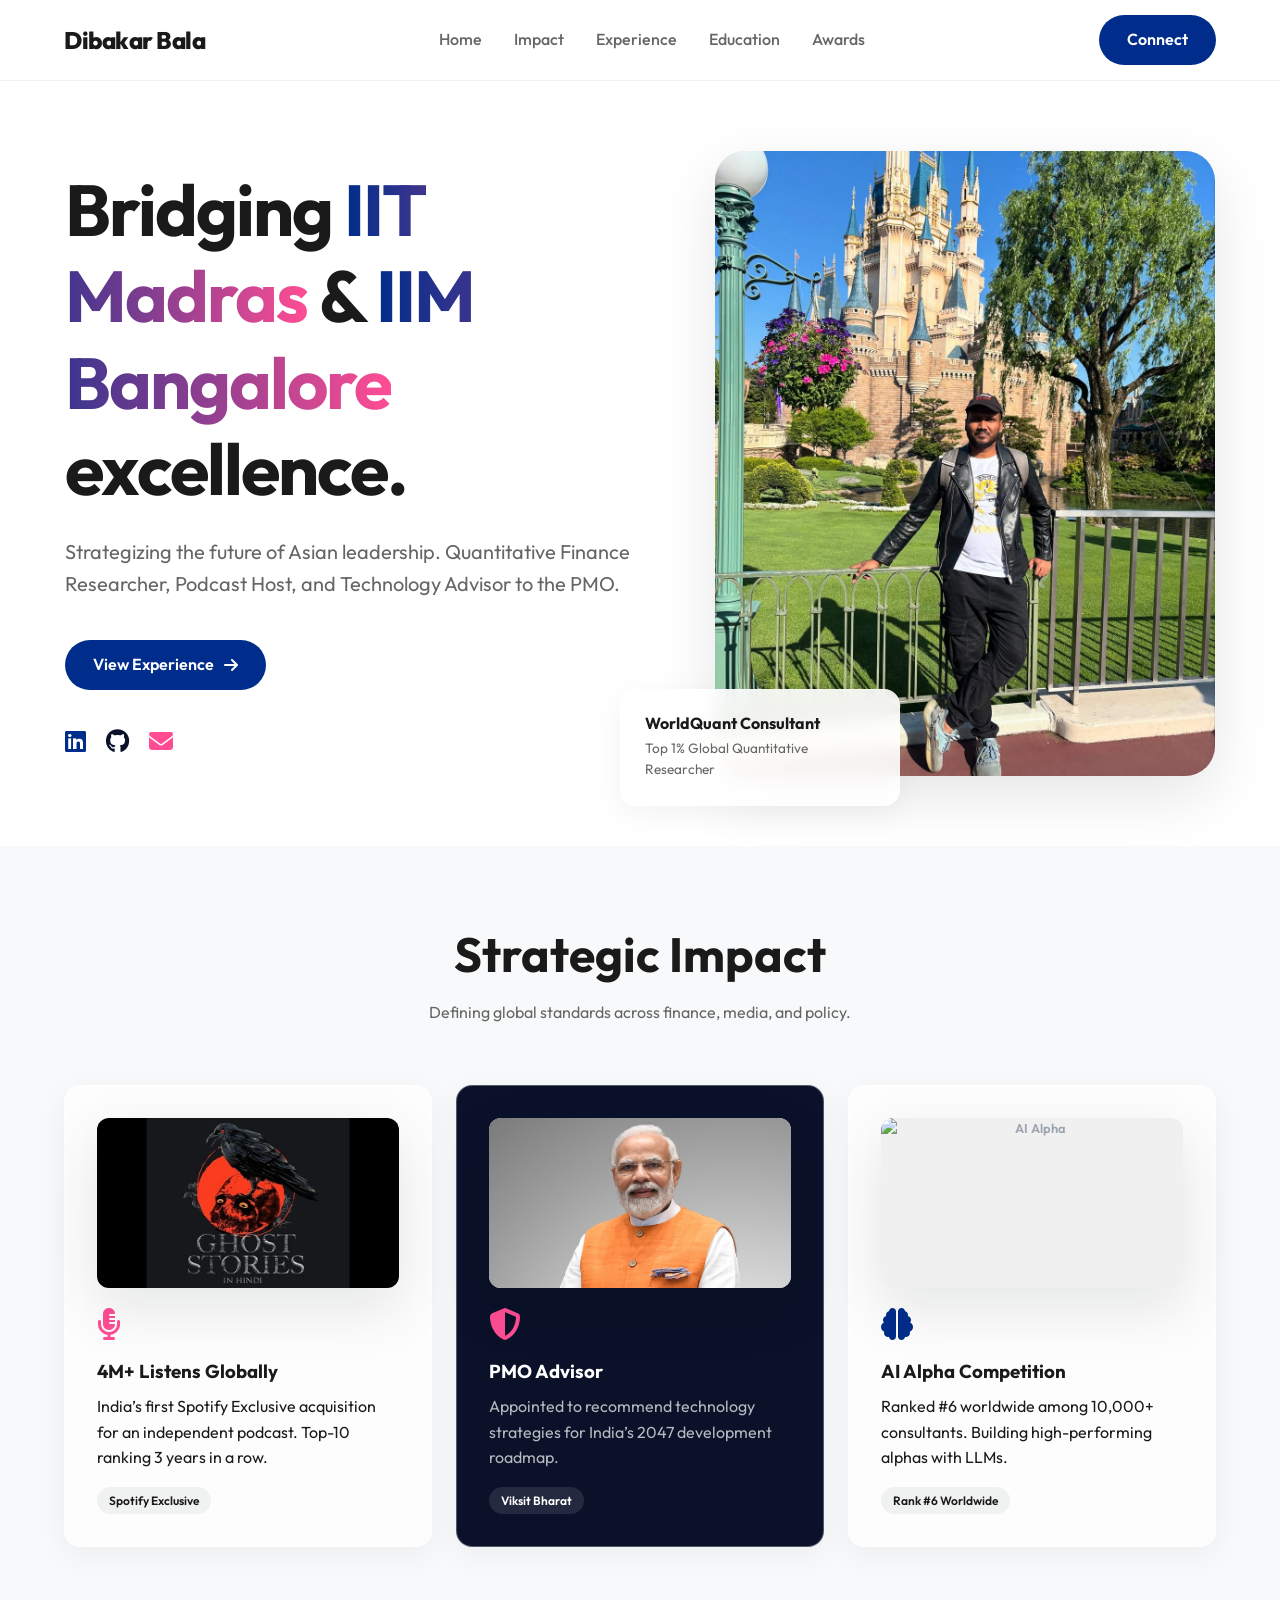
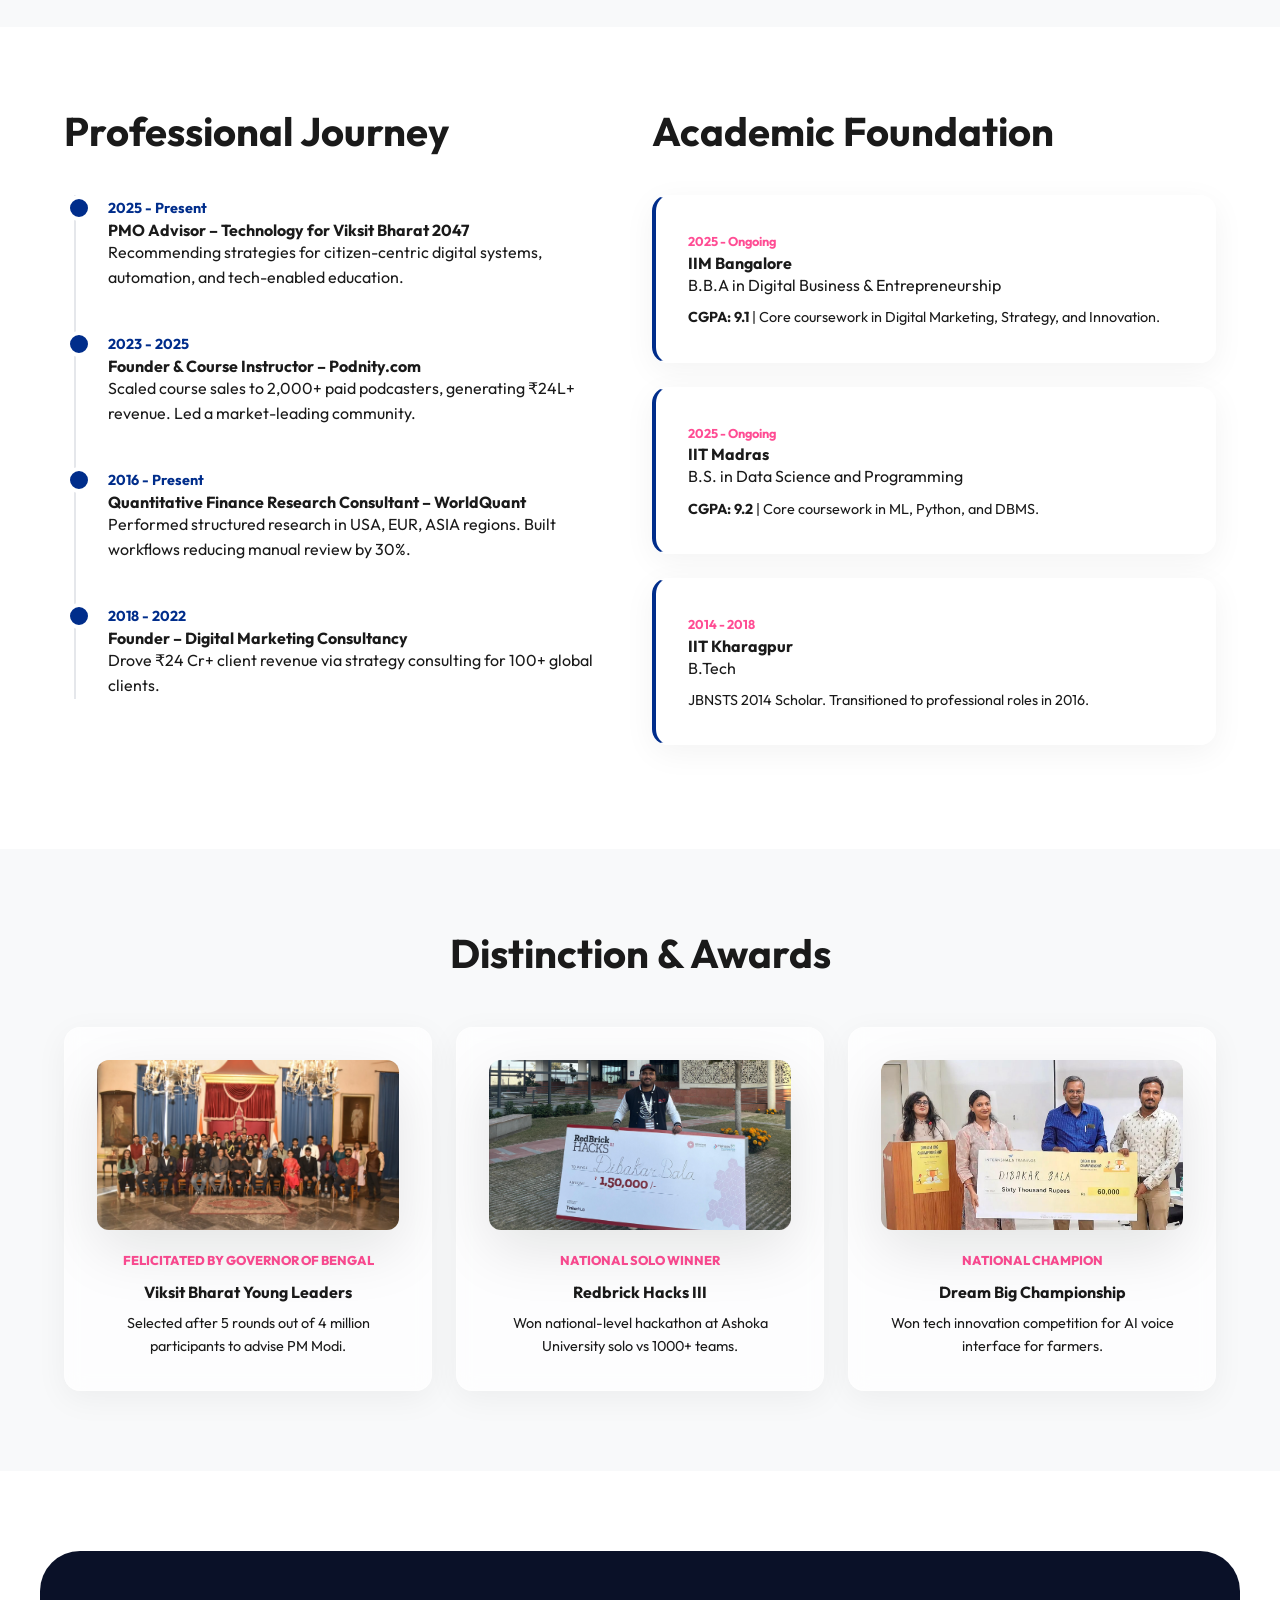
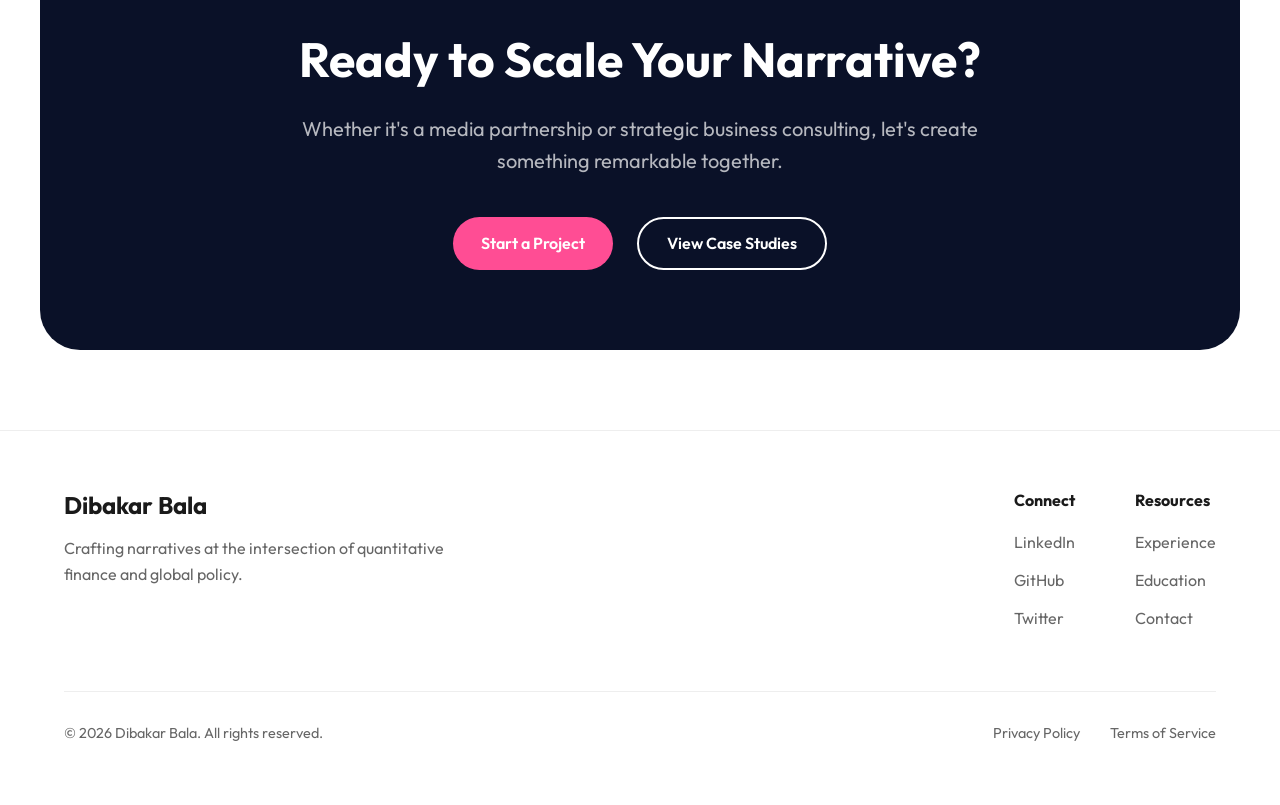
==== index.html @ 6279a41f "added external links" ====
<!DOCTYPE html>
<html lang="en">

<head>
    <meta charset="UTF-8">
    <meta name="viewport" content="width=device-width, initial-scale=1.0">
    <title>Dibakar Bala | Quantitative Finance Consultant | Podcast Host</title>
    <meta name="description"
        content="Resume of Dibakar Bala: Quantitative Finance Researcher, Podcast Host, and Technology Advisor to the PMO. Bridging IIT Madras & IIM Bangalore excellence.">

    <!-- CSS -->
    <link rel="stylesheet" href="index.css">

    <!-- Fonts -->
    <link rel="preconnect" href="https://fonts.googleapis.com">
    <link rel="preconnect" href="https://fonts.gstatic.com" crossorigin>
    <link href="https://fonts.googleapis.com/css2?family=Outfit:wght@300;400;500;600;700;800&display=swap"
        rel="stylesheet">

    <!-- Icons (Font Awesome) -->
    <link rel="stylesheet" href="https://cdnjs.cloudflare.com/ajax/libs/font-awesome/6.4.0/css/all.min.css">
</head>

<body>
    <!-- Header -->
    <header>
        <div class="container nav-container">
            <a href="#" class="logo">Dibakar Bala</a>
            <nav class="nav-links">
                <a href="#home">Home</a>
                <a href="#impact">Impact</a>
                <a href="#experience">Experience</a>
                <a href="#education">Education</a>
                <a href="#awards">Awards</a>
            </nav>
            <a href="mailto:25f1002177@ds.study.iitm.ac.in" class="btn btn-primary">Connect</a>
        </div>
    </header>

    <main>
        <!-- Hero Section -->
        <section id="home" class="hero">
            <div class="container">
                <div class="hero-content">
                    <h1>Bridging <span class="text-gradient">IIT Madras</span> & <span class="text-gradient">IIM
                            Bangalore</span> excellence.</h1>
                    <p>Strategizing the future of Asian leadership. Quantitative Finance Researcher, Podcast Host, and
                        Technology Advisor to the PMO.</p>
                    <div class="hero-actions">
                        <a href="#experience" class="btn btn-primary">View Experience <i class="fas fa-arrow-right"
                                style="margin-left: 10px;"></i></a>
                        <div style="margin-top: 32px; display: flex; gap: 20px; align-items: center;">
                            <a href="#" style="font-size: 1.5rem; color: var(--primary);"><i
                                    class="fab fa-linkedin"></i></a>
                            <a href="#" style="font-size: 1.5rem; color: var(--navy);"><i class="fab fa-github"></i></a>
                            <a href="mailto:25f1002177@ds.study.iitm.ac.in"
                                style="font-size: 1.5rem; color: var(--accent);"><i class="fas fa-envelope"></i></a>
                        </div>
                    </div>
                </div>
                <div class="hero-image">
                    <div class="img-placeholder">
                        <img src="media/myself.jpg" alt="Dibakar Bala">
                    </div>
                    <div class="hero-image-overlay card">
                        <h4 style="margin-bottom: 4px;">WorldQuant Consultant</h4>
                        <p style="font-size: 0.85rem; color: var(--text-muted);">Top 1% Global Quantitative Researcher
                        </p>
                    </div>
                </div>
            </div>
        </section>

        <!-- Strategic Impact Section -->
        <section id="impact" class="section bg-light">
            <div class="container">
                <div style="text-align: center; margin-bottom: 60px;">
                    <h2 style="font-size: 3rem;">Strategic Impact</h2>
                    <p style="color: var(--text-muted); max-width: 600px; margin: 16px auto;">Defining global standards
                        across finance, media, and policy.</p>
                </div>
                <div class="grid grid-3">
                    <div class="card impact-card">
                        <div class="img-placeholder card-img"><img src="media/podcast.jpg" alt="Podcast"></div>
                        <div style="color: var(--accent); margin-top: 20px;"><i class="fas fa-microphone-alt fa-2x"></i>
                        </div>
                        <h3>4M+ Listens Globally</h3>
                        <p>India’s first Spotify Exclusive acquisition for an independent podcast. Top-10 ranking 3
                            years in a row.</p>
                        <span class="impact-tag">Spotify Exclusive</span>
                    </div>
                    <div class="card impact-card" style="background: var(--navy); color: var(--white);">
                        <div class="img-placeholder card-img"><img src="media/narendra-modi.jpeg" alt="PMO Advisor">
                        </div>
                        <div style="color: var(--accent); margin-top: 20px;"><i class="fas fa-shield-alt fa-2x"></i>
                        </div>
                        <h3 style="color: var(--white);">PMO Advisor</h3>
                        <p style="color: rgba(255,255,255,0.7);">Appointed to recommend technology strategies for
                            India’s 2047 development roadmap.</p>
                        <span class="impact-tag" style="background: rgba(255,255,255,0.1);">Viksit Bharat</span>
                    </div>
                    <div class="card impact-card">
                        <div class="img-placeholder card-img"><img src="media/ai alpha competition.png" alt="AI Alpha">
                        </div>
                        <div style="color: var(--primary); margin-top: 20px;"><i class="fas fa-brain fa-2x"></i></div>
                        <h3>AI Alpha Competition</h3>
                        <p>Ranked #6 worldwide among 10,000+ consultants. Building high-performing alphas with LLMs.</p>
                        <span class="impact-tag">Rank #6 Worldwide</span>
                    </div>
                </div>

            </div>
        </section>

        <!-- Experience & Education -->
        <section id="experience" class="section">
            <div class="container">
                <div class="grid grid-2">
                    <!-- Professional Journey -->
                    <div>
                        <h2 style="font-size: 2.5rem; margin-bottom: 40px;">Professional Journey</h2>
                        <div class="timeline">
                            <div class="timeline-item">
                                <span class="timeline-date">2025 - Present</span>
                                <h4>PMO Advisor – Technology for Viksit Bharat 2047</h4>
                                <p>Recommending strategies for citizen-centric digital systems, automation, and
                                    tech-enabled education.</p>
                            </div>
                            <div class="timeline-item">
                                <span class="timeline-date">2023 - 2025</span>
                                <h4>Founder & Course Instructor – Podnity.com</h4>
                                <p>Scaled course sales to 2,000+ paid podcasters, generating ₹24L+ revenue. Led a
                                    market-leading community.</p>
                            </div>
                            <div class="timeline-item">
                                <span class="timeline-date">2016 - Present</span>
                                <h4>Quantitative Finance Research Consultant – WorldQuant</h4>
                                <p>Performed structured research in USA, EUR, ASIA regions. Built workflows reducing
                                    manual review by 30%.</p>
                            </div>
                            <div class="timeline-item">
                                <span class="timeline-date">2018 - 2022</span>
                                <h4>Founder – Digital Marketing Consultancy</h4>
                                <p>Drove ₹24 Cr+ client revenue via strategy consulting for 100+ global clients.</p>
                            </div>
                        </div>
                    </div>

                    <!-- Academic Foundation -->
                    <div id="education">
                        <h2 style="font-size: 2.5rem; margin-bottom: 40px;">Academic Foundation</h2>
                        <div class="card edu-card">
                            <span class="edu-year">2025 - Ongoing</span>
                            <h4>IIM Bangalore</h4>
                            <p>B.B.A in Digital Business & Entrepreneurship</p>
                            <p style="font-size: 0.9rem; margin-top: 8px;"><b>CGPA: 9.1</b> | Core coursework in Digital Marketing, Strategy, and Innovation.</p>
                        </div>
                        <div class="card edu-card">
                            <span class="edu-year">2025 - Ongoing</span>
                            <h4>IIT Madras</h4>
                            <p>B.S. in Data Science and Programming</p>
                            <p style="font-size: 0.9rem; margin-top: 8px;"><b>CGPA: 9.2</b> | Core coursework in ML,
                                Python, and DBMS.</p>
                        </div>
                        <div class="card edu-card">
                            <span class="edu-year">2014 - 2018</span>
                            <h4>IIT Kharagpur</h4>
                            <p>B.Tech</p>
                            <p style="font-size: 0.9rem; margin-top: 8px;">JBNSTS 2014 Scholar. Transitioned to
                                professional roles in 2016.</p>
                        </div>
                    </div>
                </div>
            </div>
        </section>

        <!-- Awards Section -->
        <section id="awards" class="section bg-light">
            <div class="container">
                <h2 style="font-size: 2.5rem; margin-bottom: 50px; text-align: center;">Distinction & Awards</h2>
                <div class="grid grid-3">
                    <div class="card award-card">
                        <div class="img-placeholder card-img"><img src="media/vbyld.jpg" alt="Award"></div>
                        <div
                            style="color: var(--accent); font-weight: 800; font-size: 0.8rem; margin: 20px 0 12px; text-transform: uppercase;">
                            Felicitated by Governor of Bengal</div>
                        <h4>Viksit Bharat Young Leaders</h4>
                        <p style="font-size: 0.9rem; margin-top: 10px;">Selected after 5 rounds out of 4 million
                            participants to advise PM Modi.</p>
                    </div>
                    <div class="card award-card">
                        <div class="img-placeholder card-img"><img src="media/redbrick.jpg" alt="Award"></div>
                        <div
                            style="color: var(--accent); font-weight: 800; font-size: 0.8rem; margin: 20px 0 12px; text-transform: uppercase;">
                            National Solo Winner</div>
                        <h4>Redbrick Hacks III</h4>
                        <p style="font-size: 0.9rem; margin-top: 10px;">Won national-level hackathon at Ashoka
                            University solo vs 1000+ teams.</p>
                    </div>
                    <div class="card award-card">
                        <div class="img-placeholder card-img"><img src="media/internshala.jpg" alt="Award"></div>
                        <div
                            style="color: var(--accent); font-weight: 800; font-size: 0.8rem; margin: 20px 0 12px; text-transform: uppercase;">
                            National Champion</div>
                        <h4>Dream Big Championship</h4>
                        <p style="font-size: 0.9rem; margin-top: 10px;">Won tech innovation competition for AI voice
                            interface for farmers.</p>
                    </div>
                </div>
            </div>
        </section>

        <!-- CTA Section -->
        <section class="section">
            <div class="container"
                style="background: var(--navy); border-radius: 40px; padding: 80px 40px; text-align: center; color: white;">
                <h2 style="color: white; font-size: 3rem; margin-bottom: 24px;">Ready to Scale Your Narrative?</h2>
                <p
                    style="color: rgba(255,255,255,0.7); font-size: 1.25rem; margin-bottom: 40px; max-width: 700px; margin-left: auto; margin-right: auto;">
                    Whether it's a media partnership or strategic business consulting, let's create something remarkable
                    together.</p>
                <div class="flex" style="justify-content: center; flex-wrap: wrap;">
                    <a href="mailto:25f1002177@ds.study.iitm.ac.in" class="btn btn-primary"
                        style="background: var(--accent);">Start a Project</a>
                    <a href="#" class="btn btn-outline" style="border-color: white; color: white;">View Case Studies</a>
                </div>
            </div>
        </section>
    </main>

    <!-- Footer -->
    <footer style="padding: 60px 0; background: #fff; border-top: 1px solid #eee;">
        <div class="container">
            <div class="flex"
                style="justify-content: space-between; align-items: flex-start; flex-wrap: wrap; gap: 40px;">
                <div style="max-width: 400px;">
                    <h2 style="margin-bottom: 16px;">Dibakar Bala</h2>
                    <p style="color: var(--text-muted);">Crafting narratives at the intersection of
                        quantitative finance and global policy.</p>
                </div>
                <div class="flex" style="gap: 60px;">
                    <div>
                        <h4 style="margin-bottom: 20px;">Connect</h4>
                        <ul style="display: flex; flex-direction: column; gap: 12px;">
                            <li><a href="https://www.linkedin.com/in/dibakarbala/">LinkedIn</a></li>
                            <li><a href="https://github.com/25f1002177">GitHub</a></li>
                            <li><a href="https://twitter.com/DibakarBala">Twitter</a></li>
                        </ul>
                    </div>
                    <div>
                        <h4 style="margin-bottom: 20px;">Resources</h4>
                        <ul style="display: flex; flex-direction: column; gap: 12px;">
                            <li><a href="#experience">Experience</a></li>
                            <li><a href="#education">Education</a></li>
                            <li><a href="mailto:25f1002177@ds.study.iitm.ac.in">Contact</a></li>
                        </ul>
                    </div>
                </div>
            </div>
            <div
                style="margin-top: 60px; padding-top: 30px; border-top: 1px solid #eee; display: flex; justify-content: space-between; flex-wrap: wrap; color: var(--text-muted); font-size: 0.9rem;">
                <p>&copy; 2026 Dibakar Bala. All rights reserved.</p>
                <div style="display: flex; gap: 30px;">
                    <a href="#">Privacy Policy</a>
                    <a href="#">Terms of Service</a>
                </div>
            </div>
        </div>
    </footer>
</body>

</html>
---- index.css ----
:root {
    /* Color Palette */
    --primary: #002D8B; /* Deep Blue */
    --accent: #FF4D94;  /* Vibrant Pink */
    --navy: #0A1128;
    --text-main: #1A1A1A;
    --text-muted: #666666;
    --bg-light: #F8F9FA;
    --white: #FFFFFF;
    --glass: rgba(255, 255, 255, 0.7);
    --border-radius: 16px;
    --transition: all 0.3s cubic-bezier(0.4, 0, 0.2, 1);
}

* {
    margin: 0;
    padding: 0;
    box-sizing: border-box;
}

html {
    scroll-behavior: smooth;
}

body {
    font-family: 'Outfit', -apple-system, BlinkMacSystemFont, "Segoe UI", Roboto, sans-serif;
    color: var(--text-main);
    background-color: var(--white);
    line-height: 1.6;
    overflow-x: hidden;
}

h1, h2, h3, h4 {
    font-weight: 700;
    line-height: 1.2;
}

a {
    text-decoration: none;
    color: inherit;
    transition: var(--transition);
}

ul {
    list-style: none;
}

/* Layout Utilities */
.container {
    max-width: 1200px;
    margin: 0 auto;
    padding: 0 24px;
}

.section {
    padding: 80px 0;
}

.flex {
    display: flex;
    gap: 24px;
}

.grid {
    display: grid;
    gap: 24px;
}

.grid-2 { grid-template-columns: repeat(2, 1fr); }
.grid-3 { grid-template-columns: repeat(3, 1fr); }

/* Buttons */
.btn {
    display: inline-flex;
    align-items: center;
    padding: 12px 28px;
    border-radius: 50px;
    font-weight: 600;
    cursor: pointer;
    transition: var(--transition);
    border: none;
    font-size: 1rem;
}

.btn-primary {
    background: var(--primary);
    color: var(--white);
}

.btn-primary:hover {
    background: var(--navy);
    transform: translateY(-2px);
    box-shadow: 0 4px 12px rgba(0, 45, 139, 0.3);
}

.btn-outline {
    background: transparent;
    border: 2px solid var(--primary);
    color: var(--primary);
}

.btn-outline:hover {
    background: var(--primary);
    color: var(--white);
}

/* Glassmorphism Card */
.card {
    background: var(--glass);
    backdrop-filter: blur(10px);
    border: 1px solid rgba(255, 255, 255, 0.3);
    border-radius: var(--border-radius);
    padding: 32px;
    transition: var(--transition);
    box-shadow: 0 8px 32px rgba(0, 0, 0, 0.05);
}

.card:hover {
    transform: translateY(-5px);
    box-shadow: 0 12px 48px rgba(0, 0, 0, 0.1);
}

/* Typography Gradient */
.text-gradient {
    background: linear-gradient(90deg, var(--primary), var(--accent));
    -webkit-background-clip: text;
    background-clip: text;
    -webkit-text-fill-color: transparent;
}

/* Navigation */
header {
    position: sticky;
    top: 0;
    z-index: 1000;
    background: rgba(255, 255, 255, 0.8);
    backdrop-filter: blur(10px);
    border-bottom: 1px solid rgba(0, 0, 0, 0.05);
}

.nav-container {
    display: flex;
    justify-content: space-between;
    align-items: center;
    height: 80px;
}

.logo {
    font-size: 1.5rem;
    font-weight: 800;
    letter-spacing: -0.5px;
}

.nav-links {
    display: flex;
    gap: 32px;
}

.nav-links a {
    font-weight: 500;
    color: var(--text-muted);
}

.nav-links a:hover {
    color: var(--primary);
}

/* Hero Section */
.hero {
    display: flex;
    align-items: center;
    min-height: 85vh;
    padding: 60px 0;
}

.hero .container {
    display: flex;
    align-items: center;
    justify-content: space-between;
}

.hero-content {
    flex: 1;
    max-width: 650px;
}

.hero-content h1 {
    font-size: 4.5rem;
    margin-bottom: 24px;
    letter-spacing: -2px;
}

.hero-content p {
    font-size: 1.25rem;
    color: var(--text-muted);
    margin-bottom: 40px;
}

.hero-image {
    flex: 1;
    display: flex;
    justify-content: flex-end;
    position: relative;
}

/* Image Placeholder styling */
.img-placeholder {
    width: 100%;
    max-width: 500px;
    aspect-ratio: 4/5;
    background: #E5E7EB;
    border-radius: 30px;
    display: flex;
    align-items: center;
    justify-content: center;
    color: #9CA3AF;
    font-weight: 600;
    overflow: hidden;
    position: relative;
    box-shadow: 0 20px 60px rgba(0, 0, 0, 0.1);
}

.img-placeholder img {
    width: 100%;
    height: 100%;
    object-fit: cover;
}

.card-img {
    aspect-ratio: 16/9;
    border-radius: 12px;
    margin-bottom: 0;
    font-size: 0.8rem;
    padding: 0;
    text-align: center;
    background: #f0f0f0;
}

.hero-image-overlay {
    position: absolute;
    bottom: -30px;
    left: -20px;
    padding: 24px;
    background: rgba(255, 255, 255, 0.9);
    max-width: 280px;
}

/* Tags */
.tag {
    background: #FFECF4;
    color: var(--accent);
    padding: 8px 16px;
    border-radius: 30px;
    font-size: 0.8rem;
    font-weight: 700;
    display: inline-block;
    margin-bottom: 16px;
    text-transform: uppercase;
    letter-spacing: 1px;
}

/* Specific Sections */
.bg-light { background-color: var(--bg-light); }

.impact-card h3 { margin: 16px 0 12px; }
.impact-tag {
    display: inline-block;
    margin-top: 16px;
    background: rgba(0,0,0,0.05);
    padding: 4px 12px;
    border-radius: 20px;
    font-size: 0.75rem;
    font-weight: 600;
}

/* Timeline */
.timeline {
    border-left: 2px solid #E5E7EB;
    padding-left: 32px;
    margin-left: 10px;
}

.timeline-item {
    position: relative;
    margin-bottom: 40px;
}

.timeline-item::before {
    content: '';
    position: absolute;
    left: -42px;
    top: 0;
    width: 18px;
    height: 18px;
    border-radius: 50%;
    background: var(--primary);
    border: 4px solid var(--white);
}

.timeline-date {
    font-weight: 700;
    color: var(--primary);
    font-size: 0.9rem;
}

/* Education Card */
.edu-card {
    margin-bottom: 24px;
    border-left: 4px solid var(--primary);
}

.edu-year {
    color: var(--accent);
    font-weight: 700;
    font-size: 0.8rem;
}

/* Award Card */
.award-card {
    text-align: center;
}

/* Footer */
footer a {
    color: var(--text-muted);
}
footer a:hover { color: var(--primary); }

/* Responsive */
@media (max-width: 1024px) {
    .hero-content h1 { font-size: 3.5rem; }
}

@media (max-width: 992px) {
    .container { padding: 0 40px; }
    .hero .container { flex-direction: column-reverse; text-align: center; }
    .hero-content { margin-top: 60px; max-width: 100%; }
    .hero-image { justify-content: center; width: 100%; }
    .grid-3, .grid-2 { grid-template-columns: 1fr; }
    .nav-links { display: none; }
}

@media (max-width: 480px) {
    .hero-content h1 { font-size: 2.75rem; }
    .section { padding: 60px 0; }
}
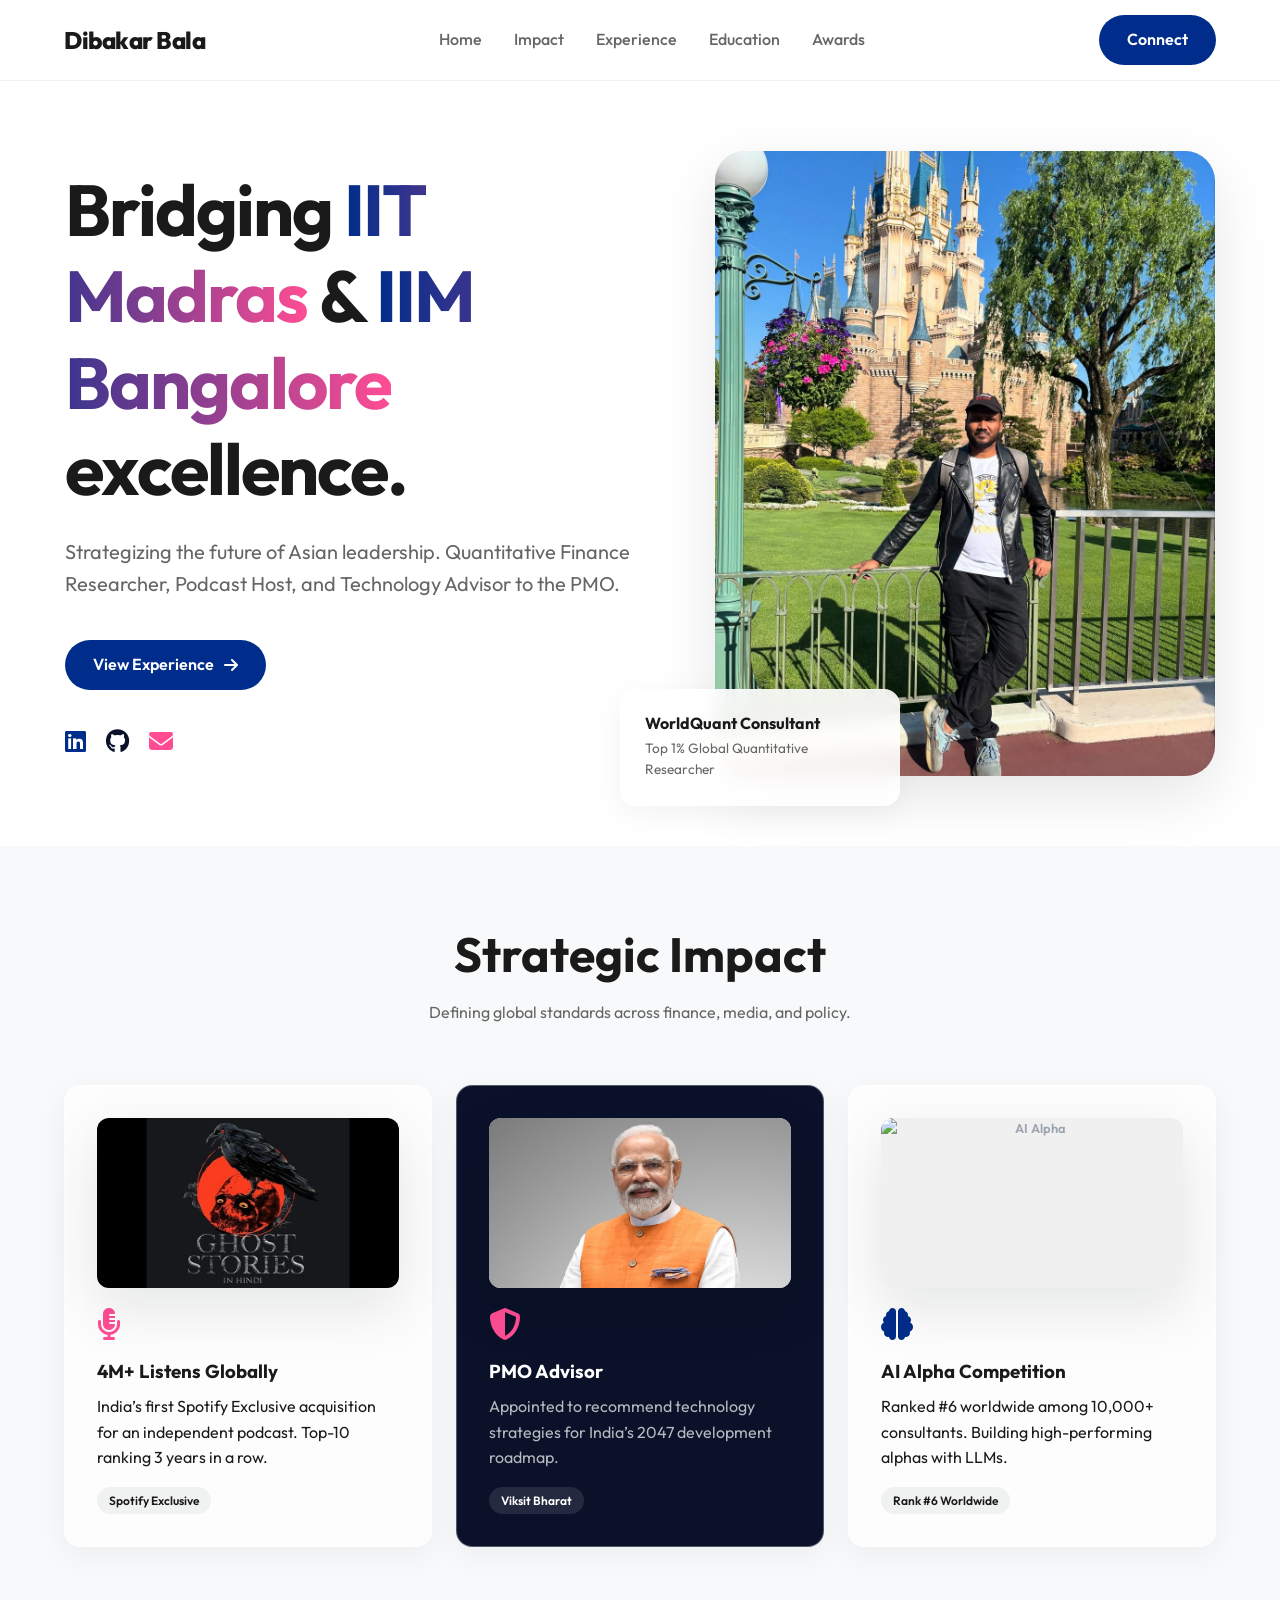
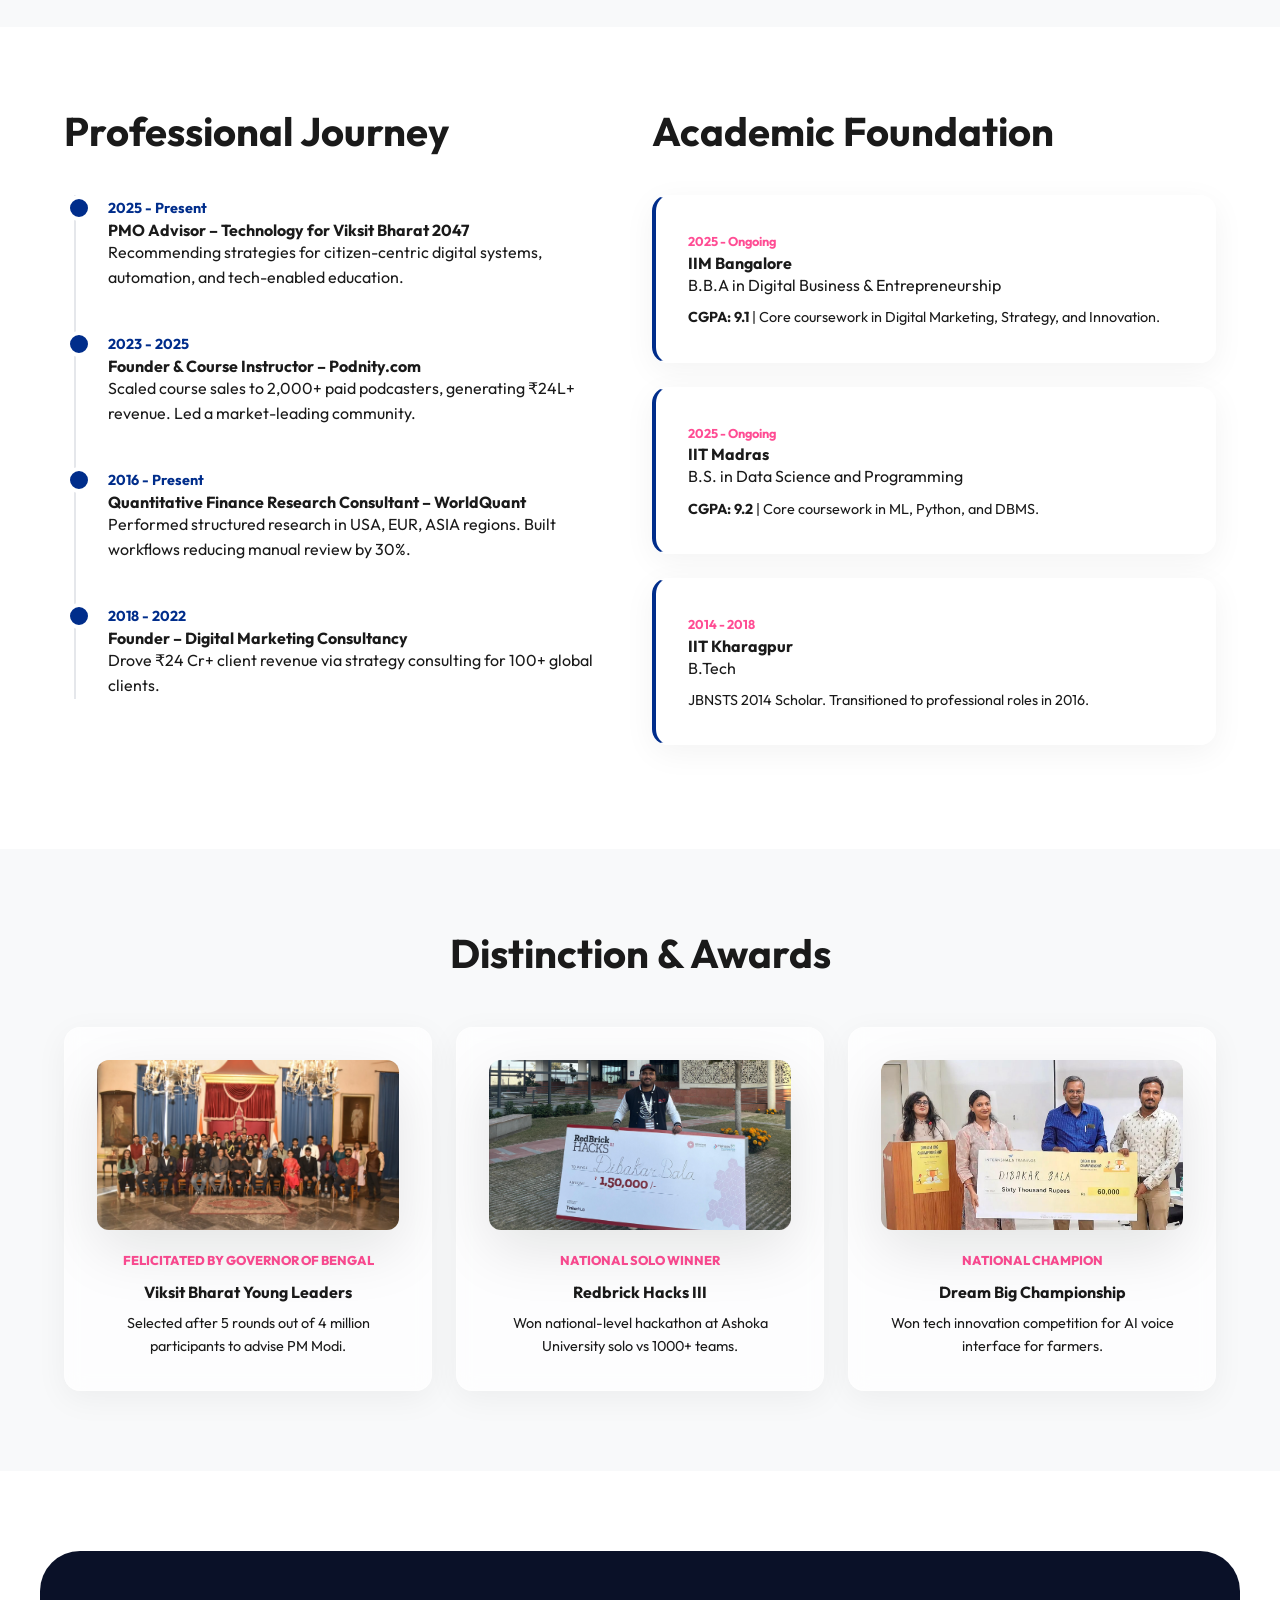
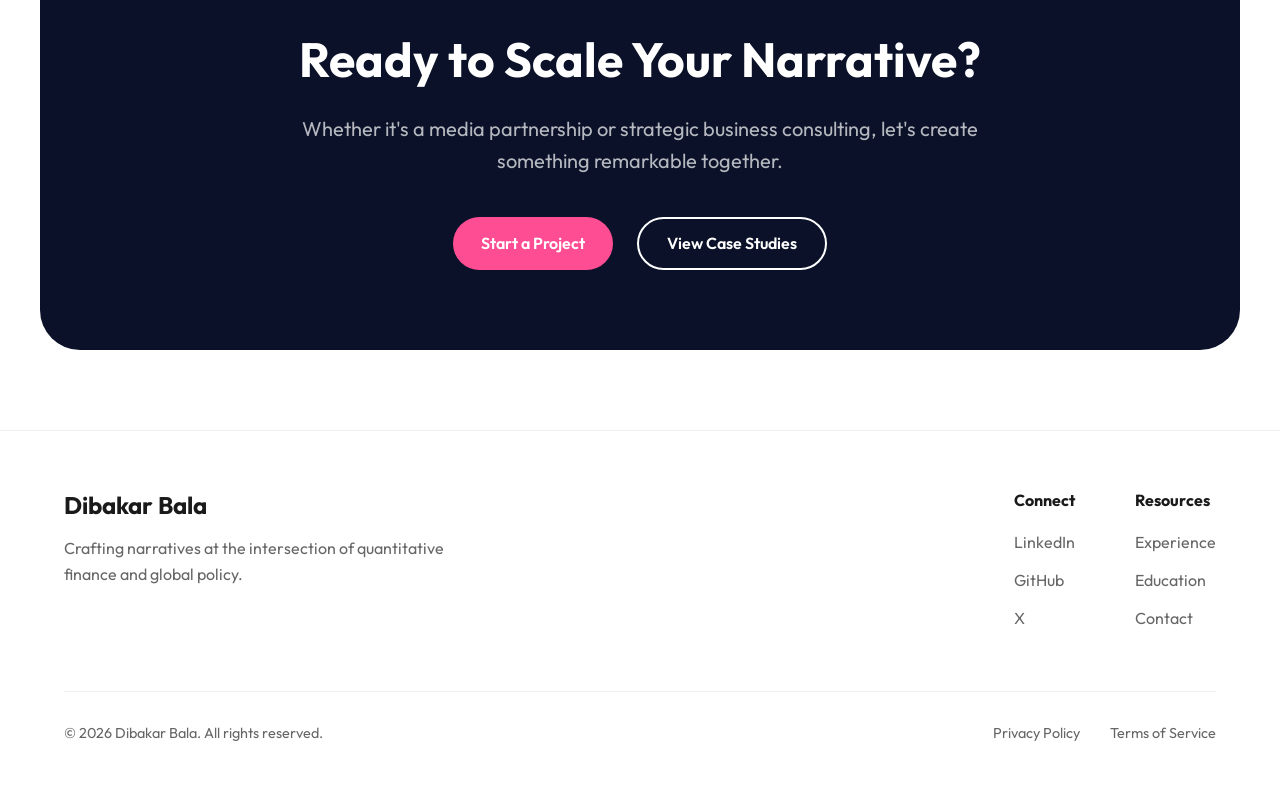
==== commit 18981dec: "swapped Twitter link for X" ====
--- a/index.html
+++ b/index.html
@@ -50,9 +50,9 @@
                         <a href="#experience" class="btn btn-primary">View Experience <i class="fas fa-arrow-right"
                                 style="margin-left: 10px;"></i></a>
                         <div style="margin-top: 32px; display: flex; gap: 20px; align-items: center;">
-                            <a href="#" style="font-size: 1.5rem; color: var(--primary);"><i
+                            <a href="https://www.linkedin.com/in/dibakarbala/" style="font-size: 1.5rem; color: var(--primary);"><i
                                     class="fab fa-linkedin"></i></a>
-                            <a href="#" style="font-size: 1.5rem; color: var(--navy);"><i class="fab fa-github"></i></a>
+                            <a href="https://github.com/25f1002177" style="font-size: 1.5rem; color: var(--navy);"><i class="fab fa-github"></i></a>
                             <a href="mailto:25f1002177@ds.study.iitm.ac.in"
                                 style="font-size: 1.5rem; color: var(--accent);"><i class="fas fa-envelope"></i></a>
                         </div>
@@ -244,7 +244,7 @@
                         <ul style="display: flex; flex-direction: column; gap: 12px;">
                             <li><a href="https://www.linkedin.com/in/dibakarbala/">LinkedIn</a></li>
                             <li><a href="https://github.com/25f1002177">GitHub</a></li>
-                            <li><a href="https://twitter.com/DibakarBala">Twitter</a></li>
+                            <li><a href="https://x.com/HelloDibakar">X</a></li>
                         </ul>
                     </div>
                     <div>
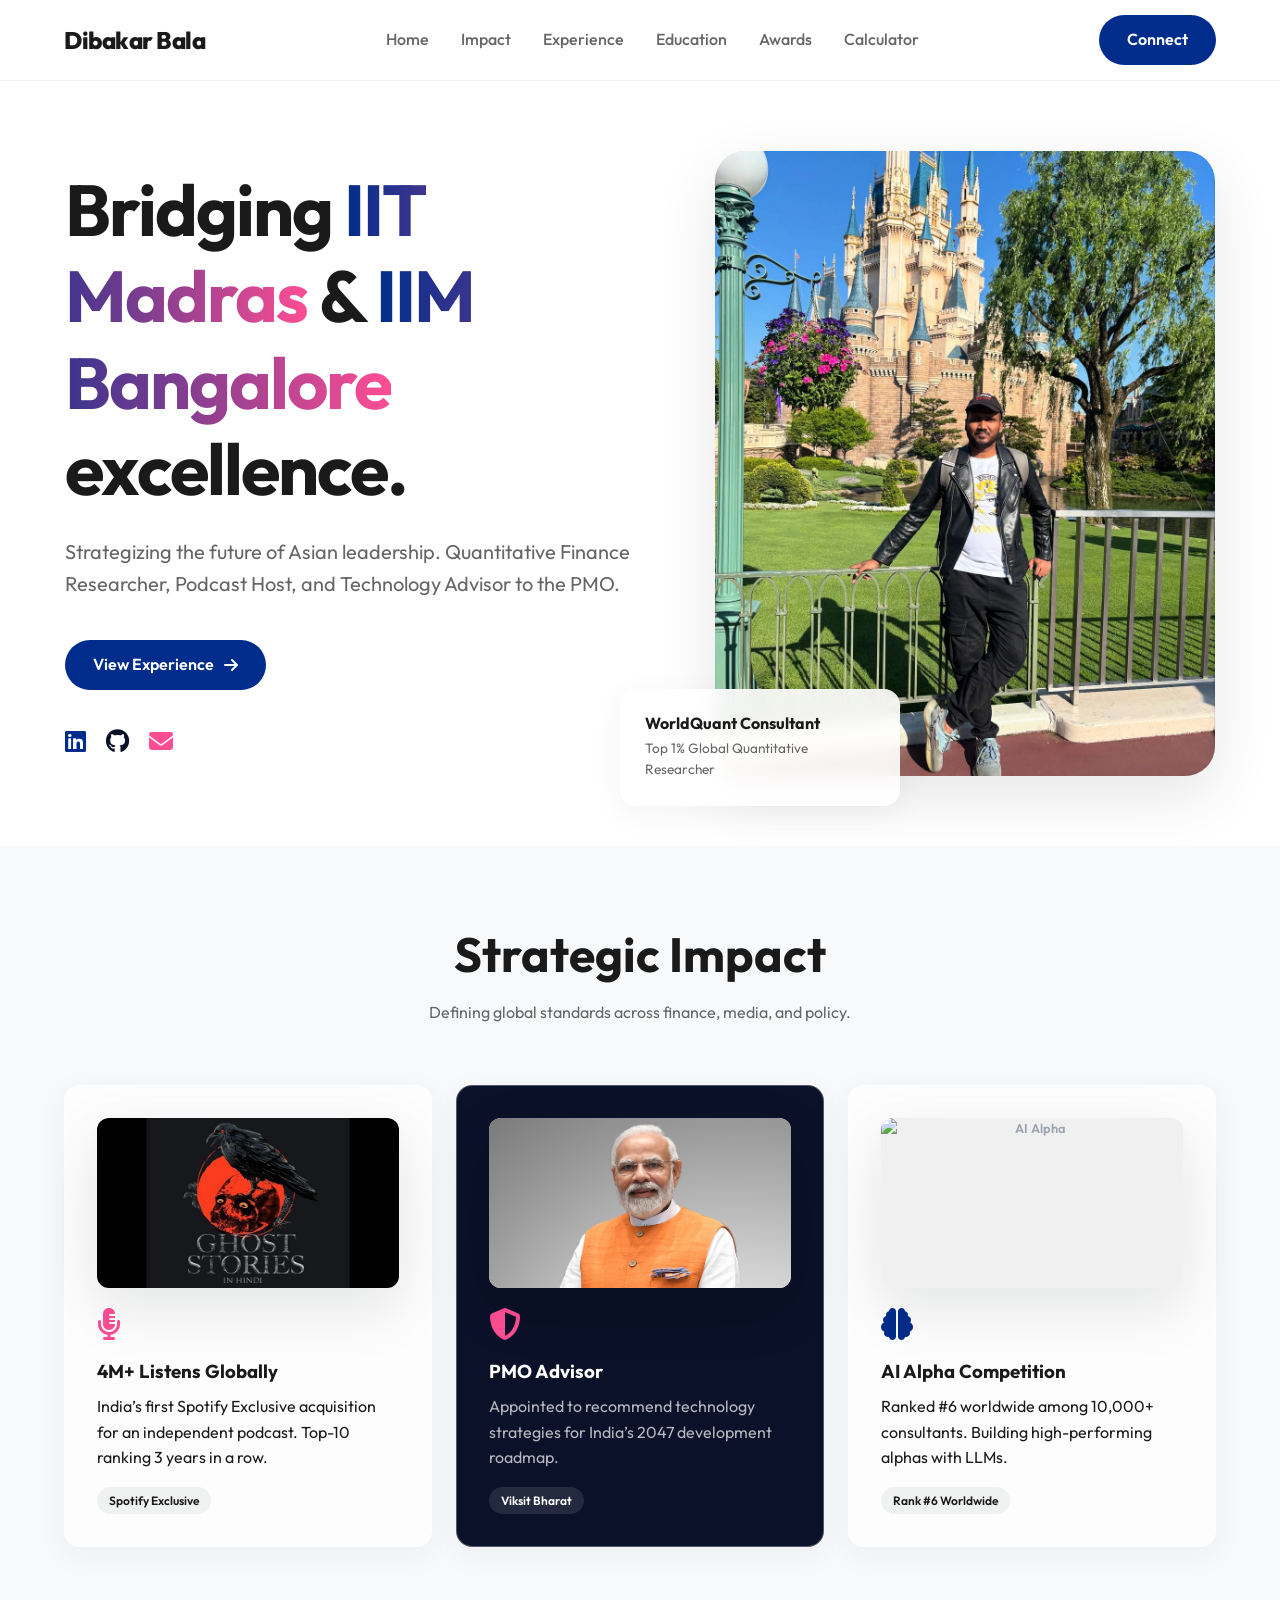
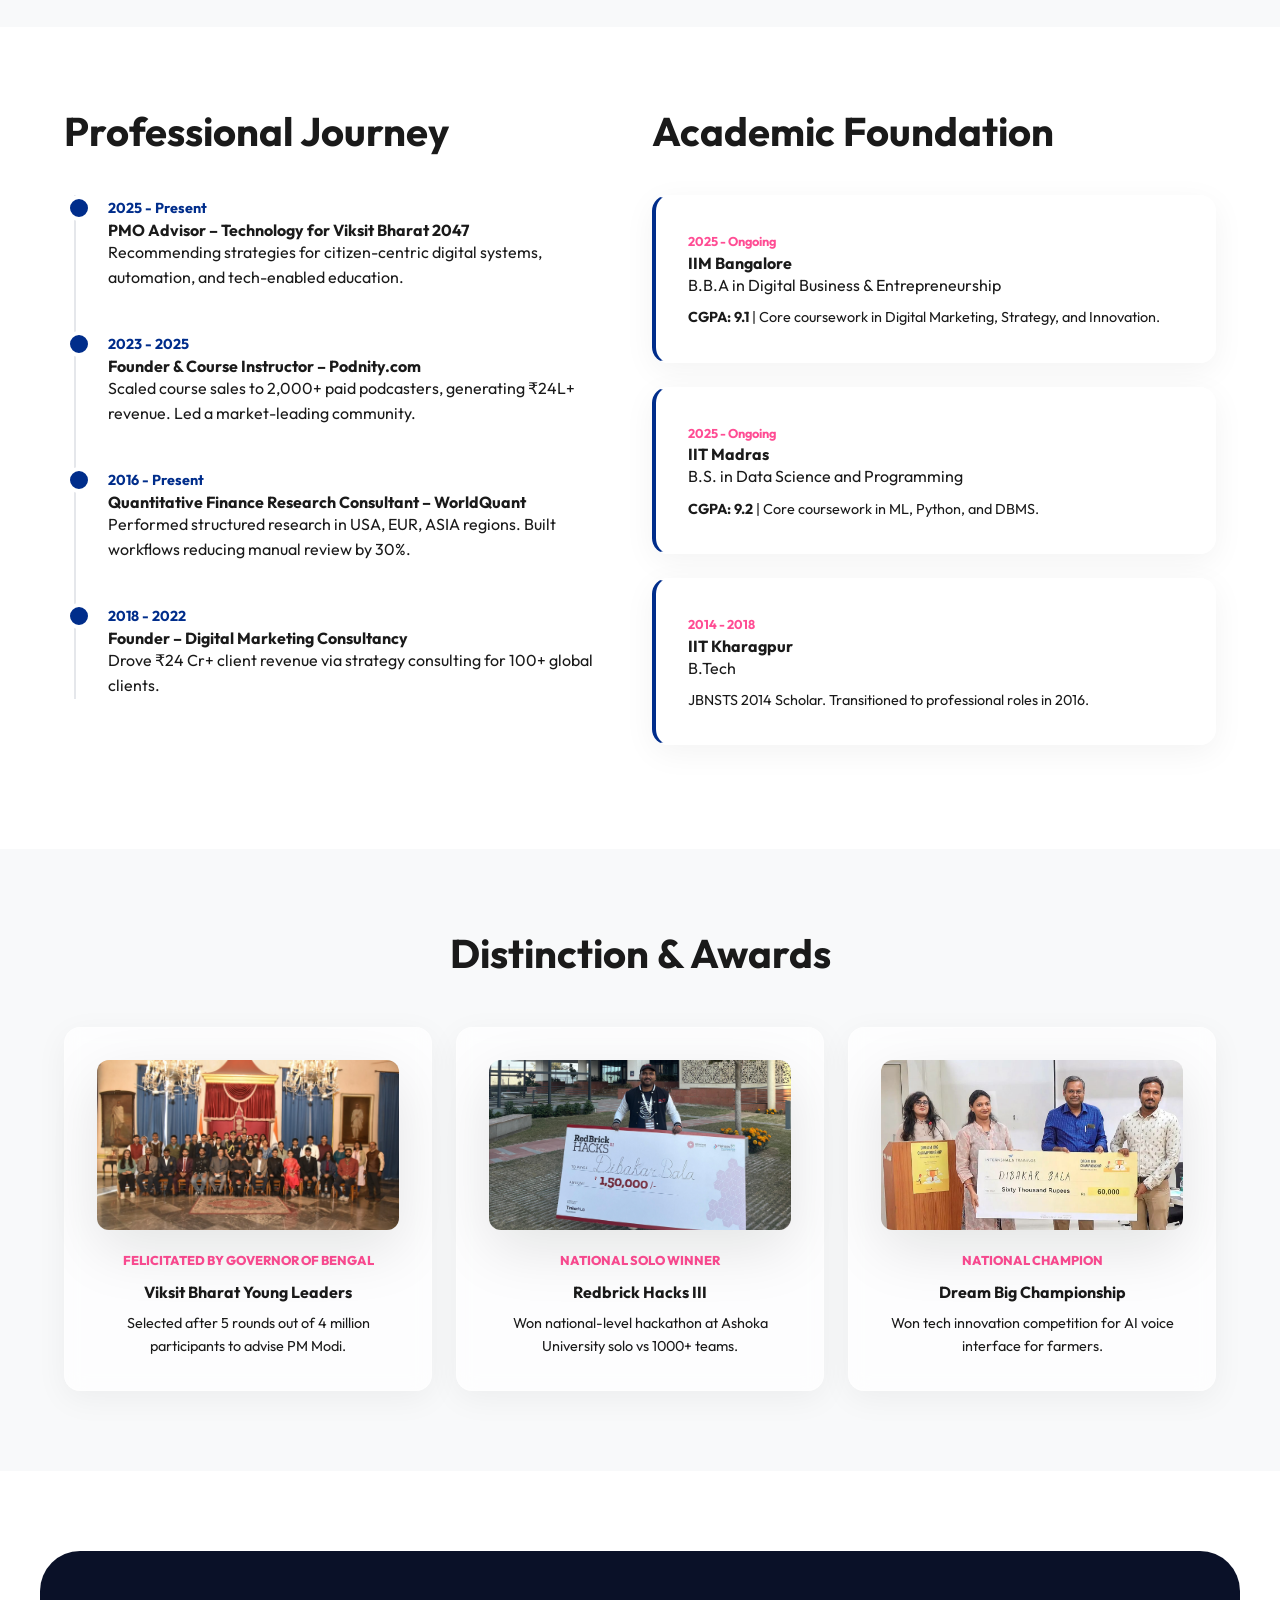
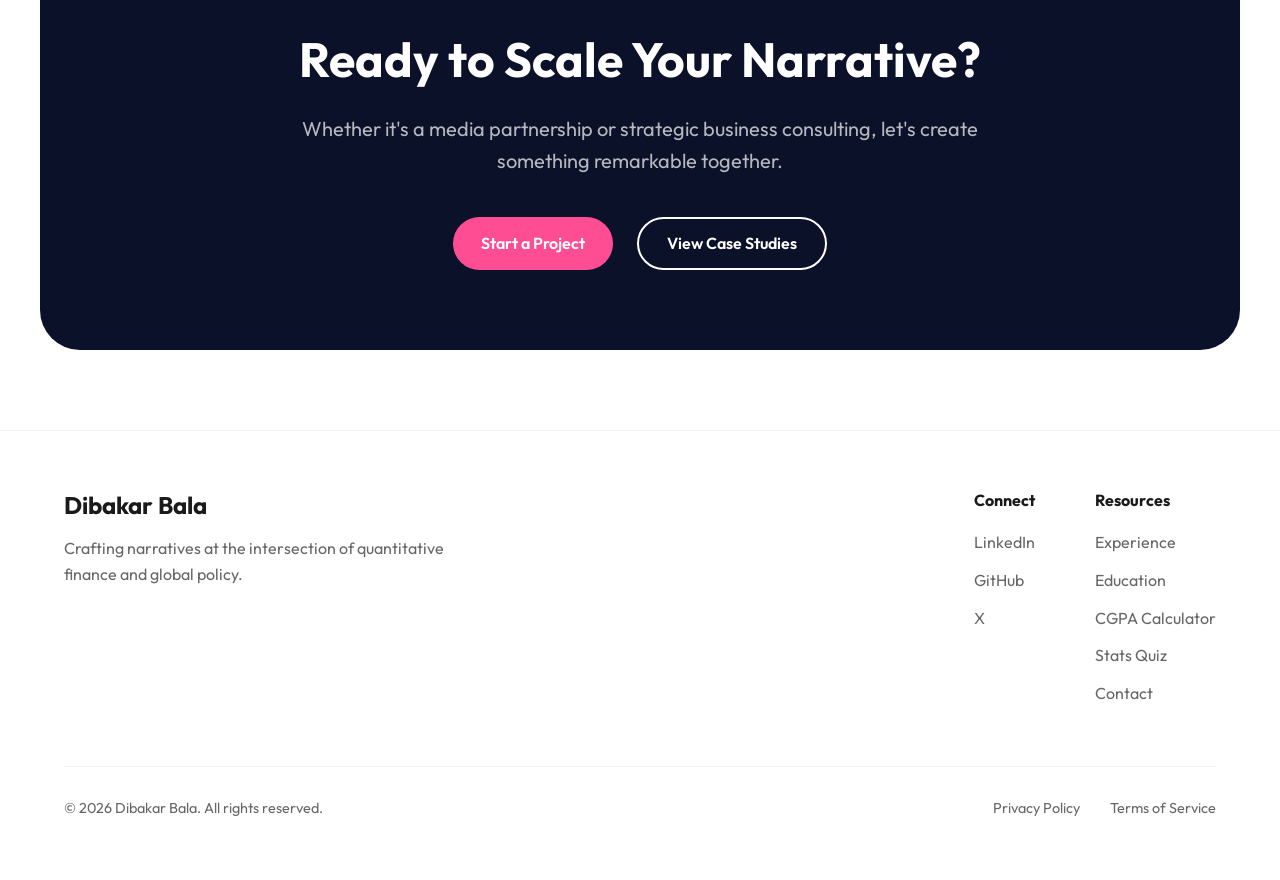
==== commit 7748e6fe: "added cgpa calculator" ====
--- a/index.html
+++ b/index.html
@@ -32,6 +32,7 @@
                 <a href="#experience">Experience</a>
                 <a href="#education">Education</a>
                 <a href="#awards">Awards</a>
+                <a href="cgpa-calculator.html" class="highlight-link">Calculator</a>
             </nav>
             <a href="mailto:25f1002177@ds.study.iitm.ac.in" class="btn btn-primary">Connect</a>
         </div>
@@ -252,6 +253,8 @@
                         <ul style="display: flex; flex-direction: column; gap: 12px;">
                             <li><a href="#experience">Experience</a></li>
                             <li><a href="#education">Education</a></li>
+                            <li><a href="cgpa-calculator.html">CGPA Calculator</a></li>
+                            <li><a href="quiz.html">Stats Quiz</a></li>
                             <li><a href="mailto:25f1002177@ds.study.iitm.ac.in">Contact</a></li>
                         </ul>
                     </div>
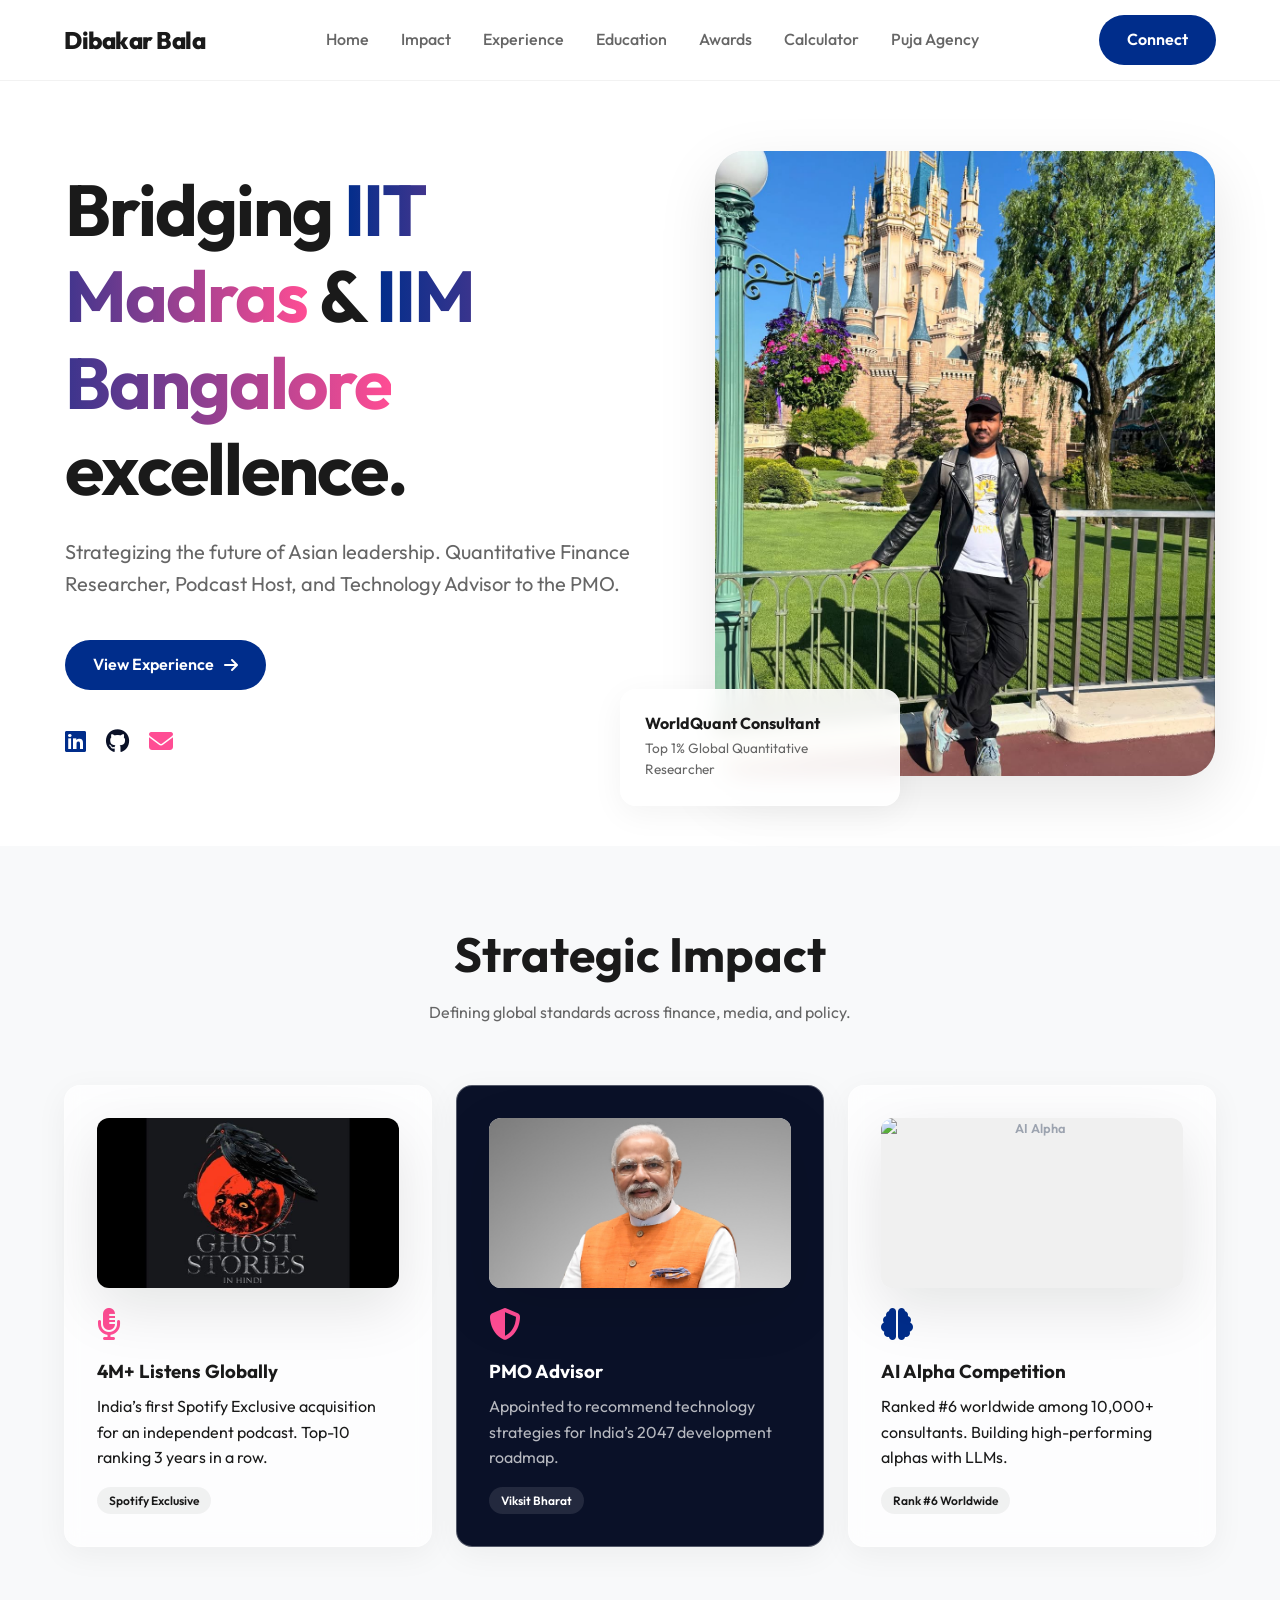
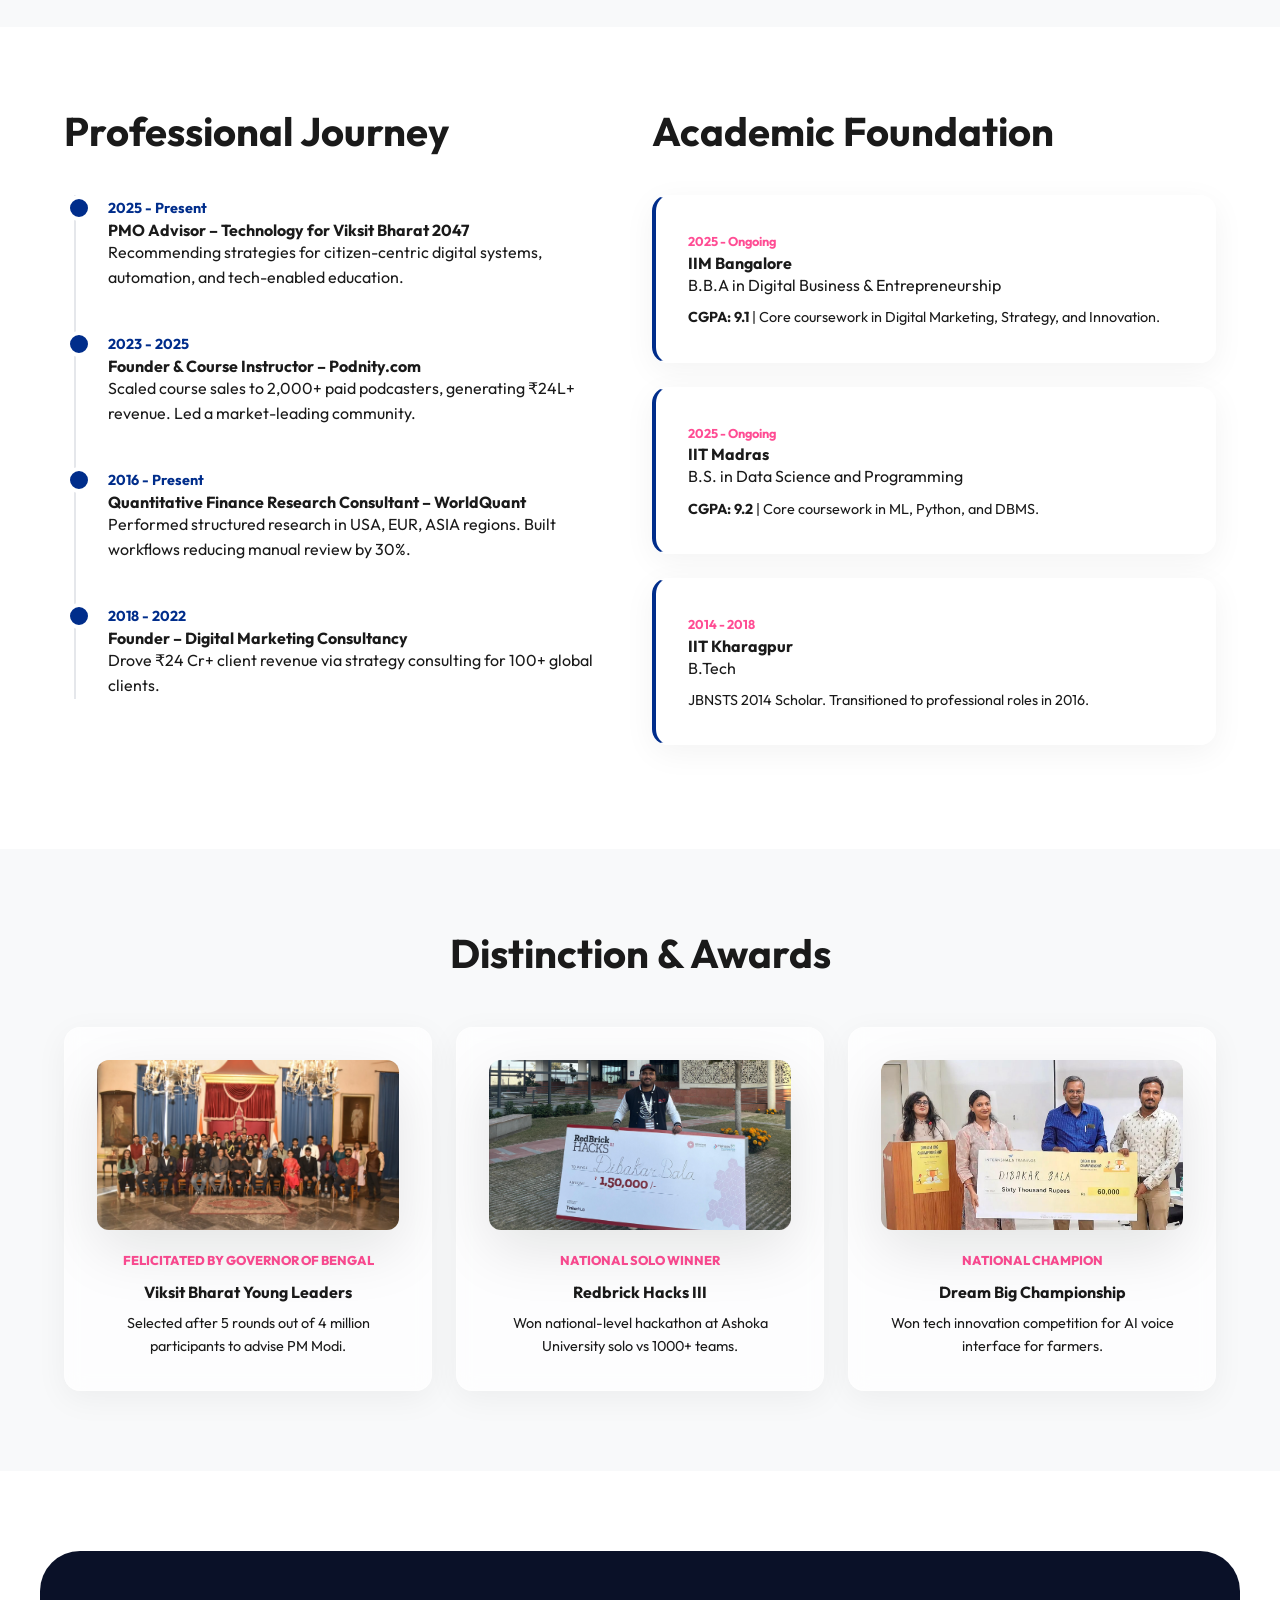
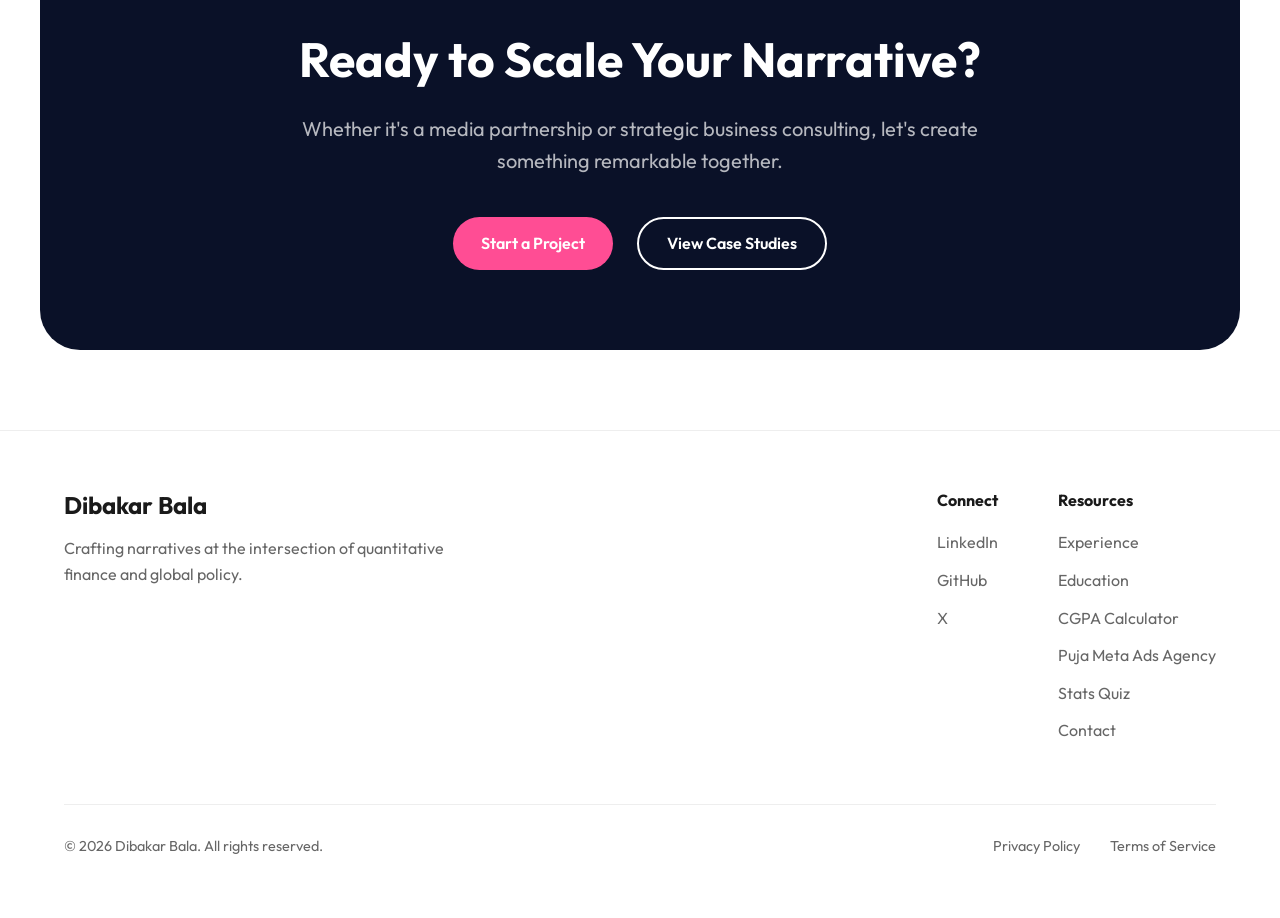
==== commit 80f195d0: "Add Puja Agency landing page and thank-you page with navigation links" ====
--- a/index.html
+++ b/index.html
@@ -33,6 +33,7 @@
                 <a href="#education">Education</a>
                 <a href="#awards">Awards</a>
                 <a href="cgpa-calculator.html" class="highlight-link">Calculator</a>
+                <a href="puja_agency_mvp/index.html" class="highlight-link">Puja Agency</a>
             </nav>
             <a href="mailto:25f1002177@ds.study.iitm.ac.in" class="btn btn-primary">Connect</a>
         </div>
@@ -254,6 +255,7 @@
                             <li><a href="#experience">Experience</a></li>
                             <li><a href="#education">Education</a></li>
                             <li><a href="cgpa-calculator.html">CGPA Calculator</a></li>
+                            <li><a href="puja_agency_mvp/index.html">Puja Meta Ads Agency</a></li>
                             <li><a href="quiz.html">Stats Quiz</a></li>
                             <li><a href="mailto:25f1002177@ds.study.iitm.ac.in">Contact</a></li>
                         </ul>
